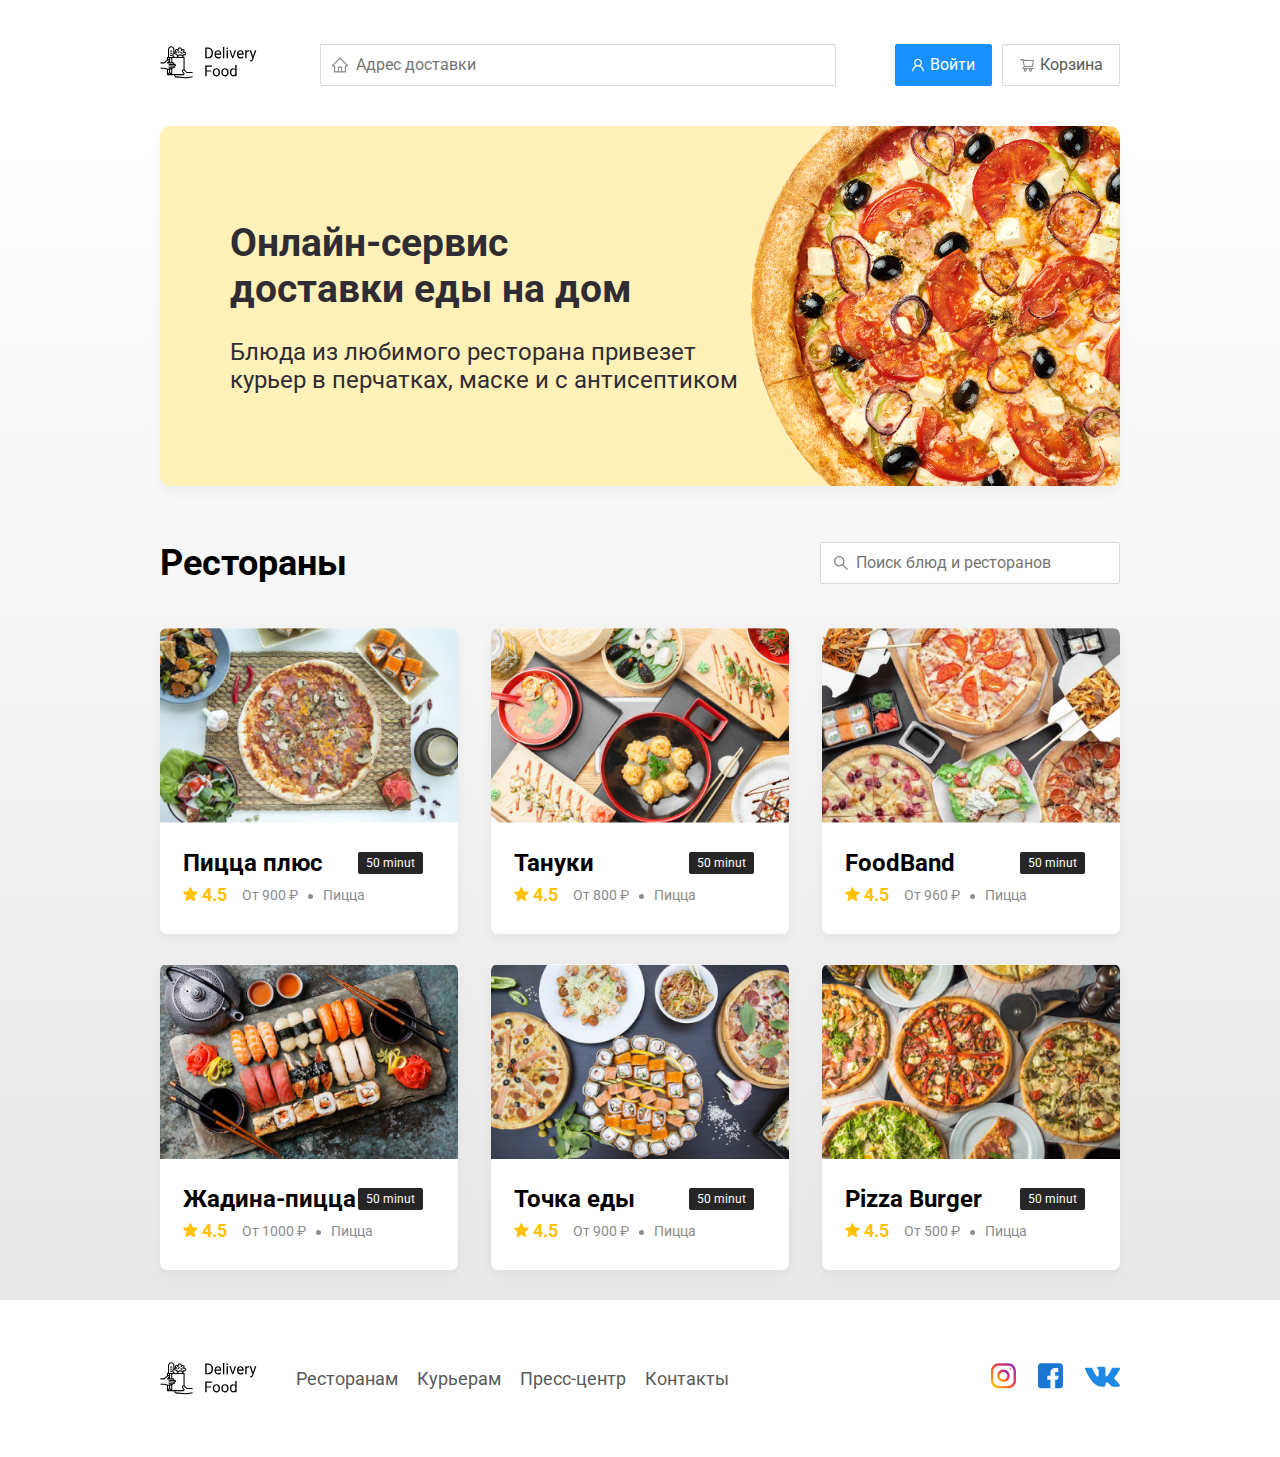
==== index.html @ 7e374321 "Add files via upload" ====
<!DOCTYPE html>
<html lang="en">

<head>
    <meta charset="UTF-8">
    <meta name="viewport" content="width=device-width, initial-scale=1.0">
    <title>Delivery Food - доставка еды на дом</title>
    <!-- Normalize css -->
    <link rel="stylesheet" href="css/normalize.css">
    <!-- My style -->
    <link rel="stylesheet" href="css/main.css">
    <!-- Fonts goole -->
    <link href="https://fonts.googleapis.com/css2?family=Roboto:wght@400;700&display=swap" rel="stylesheet">
</head>

<body>
    <div class="container">
        <!-- шапка сайта -->
        <header class="header">
            <a href="index.html">
                <img src="img/logo.svg" alt="Logo" class="logo">
            </a>
            <input type="search" class="input adress-input" placeholder="Адрес доставки">
            <div class="buttons">
                <button class="button button-primary">
                    <img src="img/singin.svg" alt="user" class="btn-icon">
                    <span class="btn-text"> Войти</span>
                </button>
                <button class="button">
                    <img src="img/karzina.svg" alt="shopping card" class="btn-icon">
                    <span class="btn-text">Корзина</span>
                </button>
            </div>
        </header>
        <!-- шапка сайта -->
    </div>
    <!-- /container -->

    <!-- main -->
    <main class="main">
        <div class="container">
            <!-- promo section -->
            <section class="promo">
                <h1 class="promo-title">Онлайн-сервис <br> доставки еды на дом</h1>
                <p class="promo-text">
                    Блюда из любимого ресторана привезет курьер в перчатках, маске и с антисептиком
                </p>
            </section>
            <!-- promo section -->

            <section class="restaurants">
                <div class="section-heading">
                    <h2 class="section-title">Рестораны</h2>
                    <input type="search" class="input input-search" placeholder="Поиск блюд и ресторанов">
                </div>

                <!-- card -->
                <div class="cards">

                    <a href="restaurant.html" class="card">
                        <img src="img/image1.png" alt="image" class="card-image">
                        <div class="card-text">
                            <div class="card-heading">
                                <h3 class="card-title">Пицца плюс</h3>
                                <span class="card-tag tag">50 minut</span>
                            </div>
                            <!-- / card heading -->
                            <div class="card-info">
                                <div class="rating">
                                    <img src="img/star.svg" alt="" class="rating-star">
                                    4.5
                                </div>
                                <div class="price">От 900 ₽</div>
                                <div class="category">Пицца </div>
                            </div>
                            <!-- /card info -->
                        </div>
                        <!-- /card text -->
                    </a>
                    <!-- /card -->

                    <a href="restaurant.html" class="card">
                        <img src="img/image2.png" alt="image" class="card-image">
                        <div class="card-text">
                            <div class="card-heading">
                                <h3 class="card-title">Тануки </h3>
                                <span class="card-tag tag">50 minut</span>
                            </div>
                            <!-- / card heading -->
                            <div class="card-info">
                                <div class="rating">
                                    <img src="img/star.svg" alt="" class="rating-star">
                                    4.5
                                </div>
                                <div class="price">От 800 ₽</div>
                                <div class="category">Пицца </div>
                            </div>
                            <!-- /card info -->
                        </div>
                        <!-- /card text -->
                    </a>
                    <!-- /card -->

                    <a href="restaurant.html" class="card">
                        <img src="img/image3.png" alt="image" class="card-image">
                        <div class="card-text">
                            <div class="card-heading">
                                <h3 class="card-title">FoodBand</h3>
                                <span class="card-tag tag">50 minut</span>
                            </div>
                            <!-- / card heading -->
                            <div class="card-info">
                                <div class="rating">
                                    <img src="img/star.svg" alt="" class="rating-star">
                                    4.5
                                </div>
                                <div class="price">От 960 ₽</div>
                                <div class="category">Пицца </div>
                            </div>
                            <!-- /card info -->
                        </div>
                        <!-- /card text -->
                    </a>
                    <!-- /card -->

                    <a href="restaurant.html" class="card">
                        <img src="img/image4.png" alt="image" class="card-image">
                        <div class="card-text">
                            <div class="card-heading">
                                <h3 class="card-title">Жадина-пицца</h3>
                                <span class="card-tag tag">50 minut</span>
                            </div>
                            <!-- / card heading -->
                            <div class="card-info">
                                <div class="rating">
                                    <img src="img/star.svg" alt="" class="rating-star">
                                    4.5
                                </div>
                                <div class="price">От 1000 ₽</div>
                                <div class="category">Пицца </div>
                            </div>
                            <!-- /card info -->
                        </div>
                        <!-- /card text -->
                    </a>
                    <!-- /card -->

                    <a href="restaurant.html" class="card">
                        <img src="img/image5.png" alt="image" class="card-image">
                        <div class="card-text">
                            <div class="card-heading">
                                <h3 class="card-title">Точка еды</h3>
                                <span class="card-tag tag">50 minut</span>
                            </div>
                            <!-- / card heading -->
                            <div class="card-info">
                                <div class="rating">
                                    <img src="img/star.svg" alt="" class="rating-star">
                                    4.5
                                </div>
                                <div class="price">От 900 ₽</div>
                                <div class="category">Пицца </div>
                            </div>
                            <!-- /card info -->
                        </div>
                        <!-- /card text -->
                    </a>
                    <!-- /card -->

                    <a href="restaurant.html" class="card">
                        <img src="img/image6.png" alt="image" class="card-image">
                        <div class="card-text">
                            <div class="card-heading">
                                <h3 class="card-title">Pizza Burger </h3>
                                <span class="card-tag tag">50 minut</span>
                            </div>
                            <!-- / card heading -->
                            <div class="card-info">
                                <div class="rating">
                                    <img src="img/star.svg" alt="" class="rating-star">
                                    4.5
                                </div>
                                <div class="price">От 500 ₽</div>
                                <div class="category">Пицца </div>
                            </div>
                            <!-- /card info -->
                        </div>
                        <!-- /card text -->
                    </a>
                    <!-- /card -->

                </div>
                <!-- /cards -->
            </section>
        </div>
    </main>
    <!-- /main -->

    <footer class="footer">
        <div class="container">
            <div class="footer-block">
                <img src="img/logo.svg" alt="Logo" class="logo footer-logo">
                <nav class="footer-nav">
                    <a href="#" class="footer-link">Ресторанам </a>
                    <a href="#" class="footer-link">Курьерам</a>
                    <a href="#" class="footer-link">Пресс-центр</a>
                    <a href="#" class="footer-link">Контакты</a>
                </nav>
                <div class="social-links">
                    <a href="#" class="social-link"><img src="img/instagram.svg" alt="instagram"></a>
                    <a href="#" class="social-link"><img src="img/facebook.svg" alt="facebook"></a>
                    <a href="#" class="social-link"><img src="img/vk.svg" alt="vk"></a>
                </div>
            </div>
        </div>
    </footer>


</body>
<script src="js/main.js"></script>

</html>
---- css/main.css ----
* {
    box-sizing: border-box;
}

body {
    font-family: "Roboto", sans-serif;
    padding-top: 44px;
}

.container {
    max-width: 1200px;
    margin: 0 auto;
}

.header {
    display: flex;
    align-items: center;
    justify-content: space-between;
    margin-bottom: 40px;
}

.input {
    background: #FFFFFF;
    border: 1px solid #D9D9D9;
    border-radius: 2px;
    font-size: 16px;
    line-height: 24px;
    padding: 8px;
    padding-left: 35px;
    background-repeat: no-repeat;
    background-position: left 11px center;
}

.adress-input {
    flex: 0.8;
    background-image: url(../img/input-home.svg);
}

.input-search {
    background-image: url(../img/search.svg);
    width: 300px;
    margin-left: auto;
}

.buttons {
    display: flex;
    align-items: center;
    /* cursor: pointer; */
}

.button {
    display: flex;
    align-items: center;
    padding: 8px 16px;
    background: #FFFFFF;
    border: 1px solid #D9D9D9;
    box-sizing: border-box;
    box-shadow: 0px 0px 2px rgba(0, 0, 0, 0.0015);
    border-radius: 2px;
    color: #595959;
    line-height: 24px;
    cursor: pointer;
}

.button-primary {
    border: 1px solid #1890FF;
    background: #1890FF;
    color: #FFFFFF;
    margin-right: 10px;
}

.btn-icon {
    margin-right: 6px;
}

.btn-card-text {
    margin-right: 10px;
}

.promo {
    box-shadow: 0px 7px 12px rgba(158, 158, 163, 0.1);
    background: #FFF1B8 url(../img/promo-image.png) no-repeat top -80px right -250px / 850px;
    border-radius: 10px;
    padding: 68px 70px;
    margin-bottom: 56px;
}

.promo-title {
    font-style: normal;
    font-weight: bold;
    font-size: 39px;
    line-height: 46px;
    color: #302C34;

}

.promo-text {
    font-style: normal;
    font-weight: normal;
    font-size: 24px;
    line-height: 28px;
    color: #302C34;
    max-width: 538px;
}

.main {
    background: linear-gradient(180deg, rgba(245, 245, 245, 0) 1.04%, rgb(233, 231, 231) 100%);
}

.section-heading {
    display: flex;
    align-items: center;
    /* justify-content: space-between; */
    margin-bottom: 44px;
}

.section-title {
    font-style: normal;
    font-weight: bold;
    font-size: 36px;
    line-height: 42px;
    color: #000000;
    margin: 0;
    margin-right: 30px;
}

.cards {
    display: -webkit-flex;
    display: -ms-flexbox;
    display: flex;
    align-items: flex-start;
    flex-wrap: wrap;
    justify-content: space-between;
}


.card {
    text-decoration: none;
    background: #FFFFFF;
    box-shadow: 0px 4px 12px rgba(0, 0, 0, 0.05);
    border-radius: 7px;
    overflow: hidden;
    margin-bottom: 30px;
    flex-basis: 31%;
    cursor: pointer;
    transition: 0.8s ease-in;
}


.card:hover {
    box-shadow: 0px 4px 12px black;
}

.card-image {
    width: 100%;
    height: auto;
    object-fit: cover;
}

.card-text {
    padding: 20px 35px 23px 23px;
    /* height: 100%; */
}

.card-heading {
    display: flex;
    align-items: center;
    justify-content: space-between;
}

.card-title {
    margin: 0;
    font-style: normal;
    font-weight: bold;
    font-size: 24px;
    line-height: 32px;
    color: #000000;
}

.card-title-reg {
    font-weight: 400;
    margin-bottom: 10px;
}

.card-tag {
    background: #262626;
    border-radius: 2px;
    font-style: normal;
    font-weight: normal;
    font-size: 12px;
    line-height: 20px;
    color: #fff;
    padding: 1px 8px;
}

.card-info {
    display: flex;
    align-items: center;
    flex-wrap: wrap;
}

.card-btn {
    display: flex;
    align-items: center;
    margin-top: 24px;
}

.card-price-bold {
    font-weight: bold;
    font-size: 20px;
    line-height: 32px;
    color: #000000;
    margin-left: 32px;
}

.rating {
    margin-right: 26px;
    color: #FFC107;
    font-style: normal;
    font-weight: bold;
    font-size: 18px;
    line-height: 32px;
}

.price,
.category {
    font-style: normal;
    font-weight: normal;
    font-size: 18px;
    line-height: 32px;
    color: #8C8C8C;
}

.price {
    margin-right: 10px;
}

.ingredient {
    font-size: 18px;
    line-height: 21px;
    color: #8C8C8C;
}



.category {
    text-overflow: ellipsis;
    overflow: hidden;
    white-space: nowrap;
    max-width: 150px;
}

.price::after {
    content: "";
    width: 5px;
    height: 5px;
    background: #8C8C8C;
    display: inline-block;
    vertical-align: middle;
    border-radius: 50%;
    margin-left: 10px;
}

.footer {
    padding: 60px 0;
}

.footer-block {
    display: flex;
    align-items: center;
    justify-content: space-between;
}

.footer-nav {
    margin-left: 35px;
    margin-right: auto;
}

.footer-link {
    display: inline-block;
    font-style: normal;
    font-weight: normal;
    font-size: 18px;
    line-height: 21px;
    color: #595959;
    text-decoration: none;
}

.footer-link:not(:last-child) {
    margin-right: 15px;
}

.social-links {
    display: flex;
    align-items: center;
}

.social-link:not(:last-child) {
    margin-right: 21px;
}


.modal {
    position: fixed;
    left: 0;
    top: 0;
    width: 100%;
    height: 100%;
    background: rgba(0, 0, 0, 0.4);
    display: none;
}

.is-open{
    display: flex;    
}

.modal-dialog {
    max-width: 780px;
    width: 95%;
    background: #fff;
    border-radius: 5px;
    margin: auto;
    padding: 45px 45px;
}

.modal-header {
    display: flex;
    align-items: center;
    justify-content: space-between;
    margin-bottom: 45px;
}

.modal-title {
    margin: 0;
    font-weight: bold;
    font-size: 36px;
    line-height: 42px;
}

.close {
    font-size: 36px;
    border: none;
    background-color: transparent;
    outline: none;
    cursor: pointer;
}

.modal-body {
    margin-bottom: 52px;
}

.food-row {
    display: flex;
    align-items: center;
    justify-content: space-between;
    padding-bottom: 8px;
    border-bottom: 1px solid #d9d9d9;
    margin-bottom: 15px;
}

.food-name {
    font-weight: normal;
    font-size: 18px;
    line-height: 32px;
}

.food-price {
    margin-left: auto;
    margin-right: 47px;
    font-weight: bold;
    font-size: 20px;
    line-height: 32px;
}

.food-counter {
    display: flex;
    align-items: center;
}

.counter-button {
    display: flex;
    align-items: center;
    justify-content: center;
    width: 39px;
    height: 32px;
    background: #fff;
    border: 1px solid #40a9ff;
    box-sizing: border-box;
    border-radius: 2px;
    font-weight: normal;
    font-size: 14px;
    line-height: 22px;
    color: #40a9ff;
    cursor: pointer;
}

.counter {
    font-size: 16px;
    line-height: 24px;
    margin: 0 10px 0 10px;
}

.modal-footer {
    display: flex;
    align-items: center;
    justify-content: space-between;
}

.footer-buttons {
    display: flex;
    align-items: center;
}

.modal-pricetag {
    background: #262626;
    border-radius: 5px;
    color: #fff;
    padding: 15px 20px;
    font-size: 26px;
    line-height: 23px;
}

@media(max-width:1366px) {
    .container {
        max-width: 960px;
    }

    .promo {
        background-position: center right -250px;
        background-size: 750px;
    }

    .rating {
        margin-right: 15px;
    }

    .category,
    .price {
        font-size: 14px;
    }
}

@media(max-width:992px) {
    .container {
        max-width: 750px;
    }

    .promo {
        background-position: center right -200px;
        background-size: 500px;
        padding: 50px;
    }

    .promo-text {
        font-size: 18px;
        max-width: 400px;
    }

    .card {
        flex-basis: 49%;
    }

    .footer-link {
        font-size: 16px;
    }

    @media(max-width:768px) {
        .container {
            max-width: 560px;
        }

        .promo {
            background-position: bottom right -200px;
            background-size: 400px;
        }

        .promo-title {
            font-size: 24px;
            line-height: 1.4;
        }

        .promo-text {
            margin-top: 0;
        }

        .card-info {
            flex-wrap: wrap;
        }

        .card .rating {
            flex-basis: 100%;
        }

        .card-title {
            font-size: 18px;
        }
    }

    @media(max-width:578px) {
        .container {
            max-width: 90%;
        }

        .header {
            flex-wrap: wrap;
        }

        .adress-input {
            margin-top: 15px;
            order: 5;
            flex: 1;
        }

        .promo {
            background-image: none;
        }

        .promo-title {
            margin-bottom: 10px;
        }

        .section-title {
            font-size: 20px;
        }

        .card {
            flex-basis: 100%;
        }

        .card-image {
            width: 100%;
        }

        .footer {
            padding: 30px 0;
        }

        .footer-block {
            align-items: flex-start;
        }

        .footer-nav {
            margin-left: 0;
            margin-right: 0;
            order: 0;
            display: flex;
            flex-direction: column;
        }

        .footer-logo {
            margin-right: 15px;
            order: 1;
        }

        .social-links {
            order: 2;
        }
    }

    @media(max-width:480px) {

        .btn-text {
            display: none;
        }

        .btn-icon {
            margin: 0;
        }

        .button {
            min-height: 40px;
        }

        .promo {
            padding: 20px;
        }

        .section-heading {
            flex-wrap: wrap;
            justify-content: center;
        }

        .footer-block {
            flex-wrap: wrap;
            flex-direction: column;
            align-items: center;
        }

        .footer-logo {
            order: 0;
            margin-bottom: 20px;
        }

        .footer-nav {
            text-align: center;
            margin-bottom: 20px;
        }

        .footer-link:not(:last-child) {
            margin-right: 0;
        }
    }
}
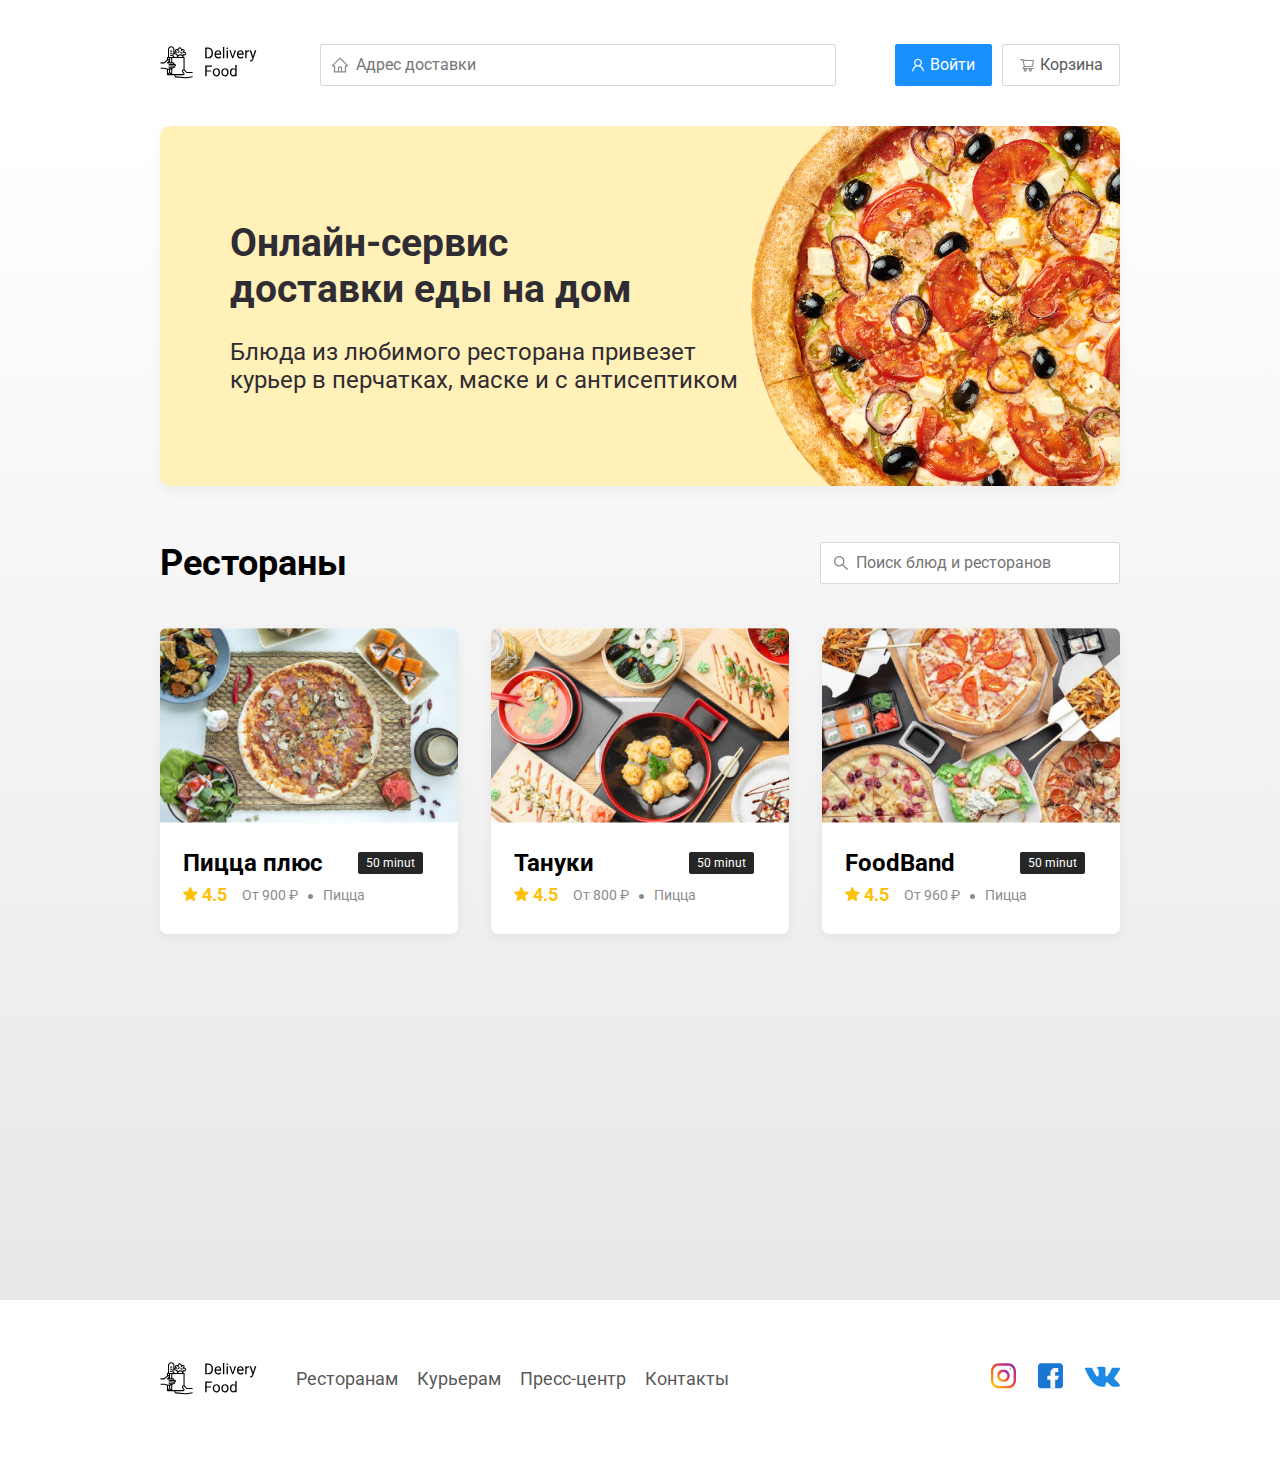
==== commit 540341ea: "Add files via upload" ====
--- a/index.html
+++ b/index.html
@@ -9,6 +9,8 @@
     <link rel="stylesheet" href="css/normalize.css">
     <!-- My style -->
     <link rel="stylesheet" href="css/main.css">
+    <!-- animate css -->
+    <link rel="stylesheet" href="css/animate.css">
     <!-- Fonts goole -->
     <link href="https://fonts.googleapis.com/css2?family=Roboto:wght@400;700&display=swap" rel="stylesheet">
 </head>
@@ -26,7 +28,7 @@
                     <img src="img/singin.svg" alt="user" class="btn-icon">
                     <span class="btn-text"> Войти</span>
                 </button>
-                <button class="button">
+                <button class="button" id="cart-button">
                     <img src="img/karzina.svg" alt="shopping card" class="btn-icon">
                     <span class="btn-text">Корзина</span>
                 </button>
@@ -57,7 +59,7 @@
                 <!-- card -->
                 <div class="cards">
 
-                    <a href="restaurant.html" class="card">
+                    <a href="restaurant.html" class="card wow fadeInUp" data-wow-delay="0.2s">
                         <img src="img/image1.png" alt="image" class="card-image">
                         <div class="card-text">
                             <div class="card-heading">
@@ -79,7 +81,7 @@
                     </a>
                     <!-- /card -->
 
-                    <a href="restaurant.html" class="card">
+                    <a href="restaurant.html" class="card wow fadeInUp" data-wow-delay="0.4s">
                         <img src="img/image2.png" alt="image" class="card-image">
                         <div class="card-text">
                             <div class="card-heading">
@@ -101,7 +103,7 @@
                     </a>
                     <!-- /card -->
 
-                    <a href="restaurant.html" class="card">
+                    <a href="restaurant.html" class="card wow fadeInUp" data-wow-delay="0.6s">
                         <img src="img/image3.png" alt="image" class="card-image">
                         <div class="card-text">
                             <div class="card-heading">
@@ -123,7 +125,7 @@
                     </a>
                     <!-- /card -->
 
-                    <a href="restaurant.html" class="card">
+                    <a href="restaurant.html" class="card wow fadeInUp" data-wow-delay="0.7s">
                         <img src="img/image4.png" alt="image" class="card-image">
                         <div class="card-text">
                             <div class="card-heading">
@@ -145,7 +147,7 @@
                     </a>
                     <!-- /card -->
 
-                    <a href="restaurant.html" class="card">
+                    <a href="restaurant.html" class="card wow fadeInUp" data-wow-delay="0.8s">
                         <img src="img/image5.png" alt="image" class="card-image">
                         <div class="card-text">
                             <div class="card-heading">
@@ -167,7 +169,7 @@
                     </a>
                     <!-- /card -->
 
-                    <a href="restaurant.html" class="card">
+                    <a href="restaurant.html" class="card wow fadeInUp" data-wow-delay="0.9s">
                         <img src="img/image6.png" alt="image" class="card-image">
                         <div class="card-text">
                             <div class="card-heading">
@@ -215,8 +217,76 @@
         </div>
     </footer>
 
+ <!-- modal -->
+ <div class="modal">
+    <div class="modal-dialog">
+        <div class="modal-header">
+            <h3 class="modal-title">Корзина</h3>
+            <button class="close">&times;</button>
+        </div>
+        <!--  /modal  header -->
+        <div class="modal-body">
+            <div class="food-row">
+                <span class="food-name">Ролл угорь стандарт</span>
+                <strong class="food-price">250 ₽</strong>
+                <div class="food-counter">
+                    <button class="counter-button">-</button>
+                    <span class="counter">1</span>
+                    <button class="counter-button">+</button>
+                </div>
+            </div>
+            <div class="food-row">
+                <span class="food-name">Ролл угорь стандарт</span>
+                <strong class="food-price">250 ₽</strong>
+                <div class="food-counter">
+                    <button class="counter-button">-</button>
+                    <span class="counter">1</span>
+                    <button class="counter-button">+</button>
+                </div>
+            </div>
+            <div class="food-row">
+                <span class="food-name">Ролл угорь стандарт</span>
+                <strong class="food-price">250 ₽</strong>
+                <div class="food-counter">
+                    <button class="counter-button">-</button>
+                    <span class="counter">1</span>
+                    <button class="counter-button">+</button>
+                </div>
+            </div>
+            <div class="food-row">
+                <span class="food-name">Ролл угорь стандарт</span>
+                <strong class="food-price">250 ₽</strong>
+                <div class="food-counter">
+                    <button class="counter-button">-</button>
+                    <span class="counter">1</span>
+                    <button class="counter-button">+</button>
+                </div>
+            </div>
+            <div class="food-row">
+                <span class="food-name">Ролл угорь стандарт</span>
+                <strong class="food-price">250 ₽</strong>
+                <div class="food-counter">
+                    <button class="counter-button">-</button>
+                    <span class="counter">1</span>
+                    <button class="counter-button">+</button>
+                </div>
+            </div>
+        </div>
+        <!--  /modal  body -->
+        <div class="modal-footer">
+            <span class="modal-pricetag">1250 ₽</span>
+            <div class="footer-buttons">
+                <button class="button button-primary">Оформит заказ</button>
+                <button class="button">Отмена</button>
+            </div>
+        </div>
+        <!--  /modal  footer -->
+    </div>
+</div>
 
 </body>
+<script src="js/wow.js"></script>
 <script src="js/main.js"></script>
 
+
 </html>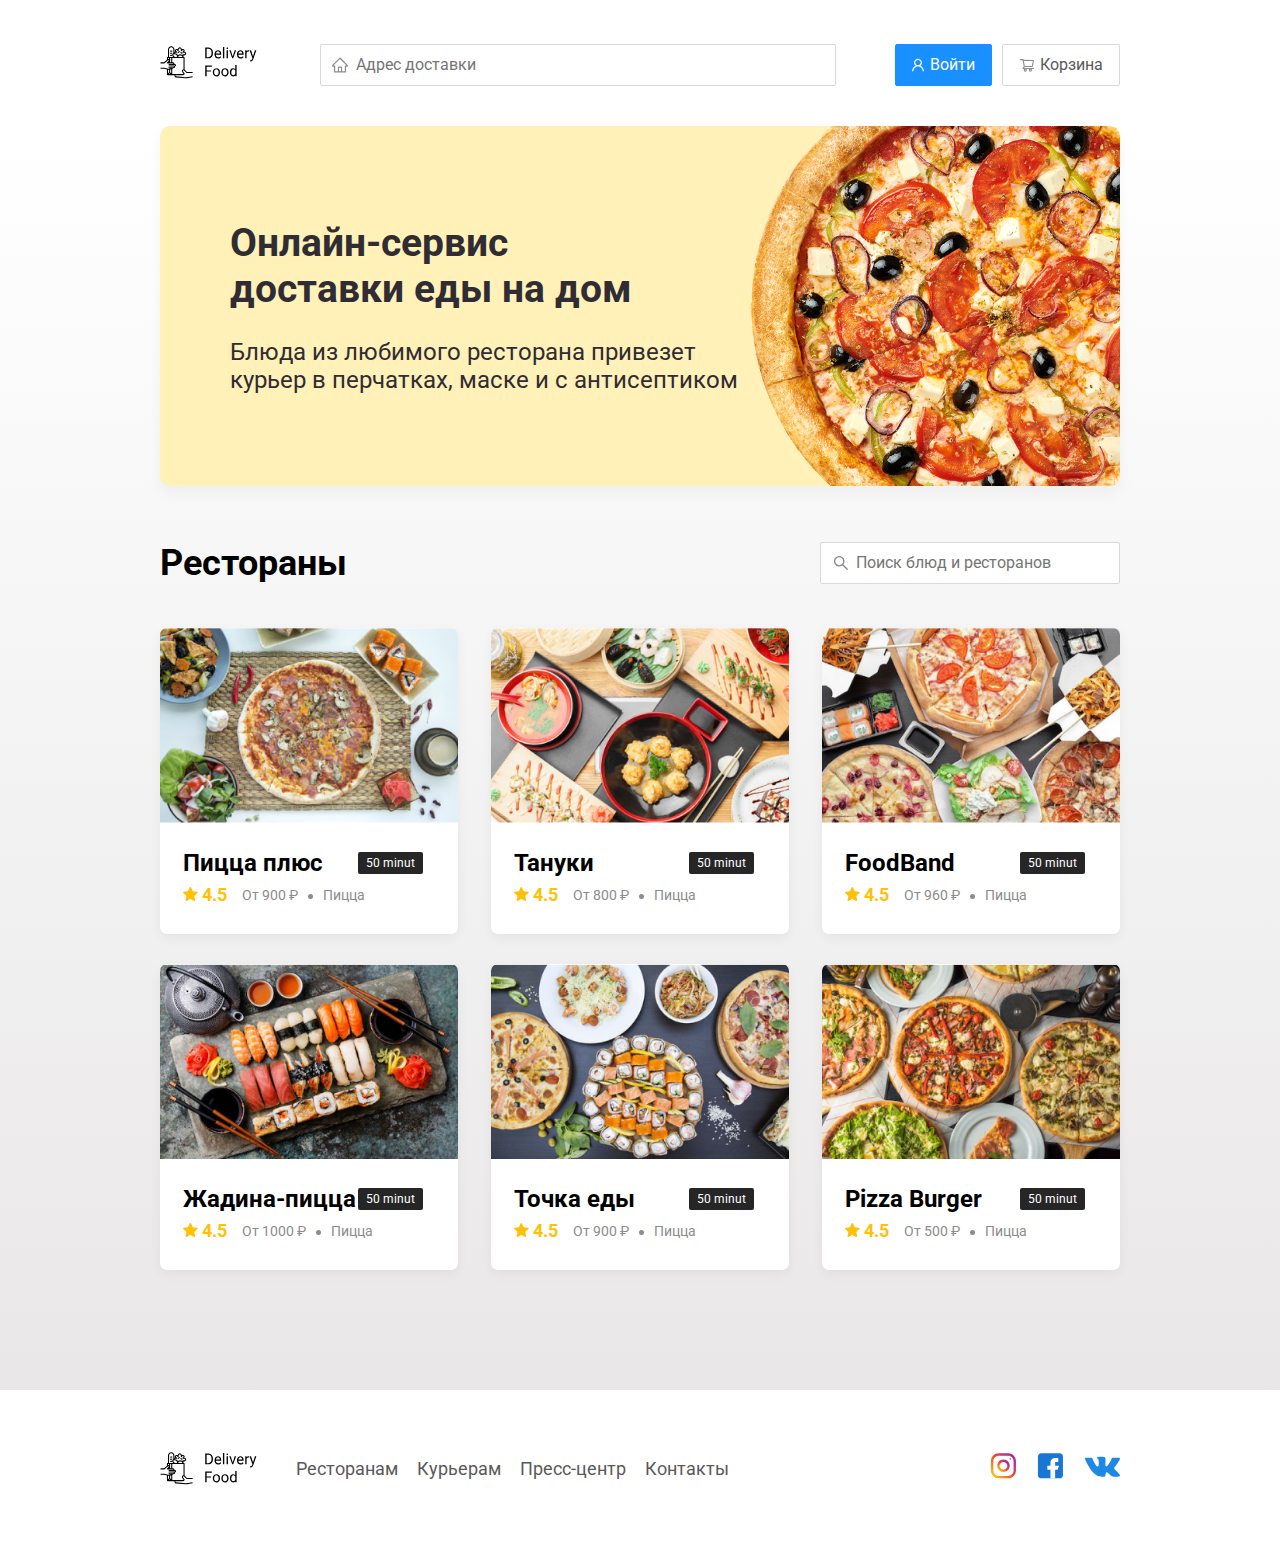
==== commit d9b28bff: "Add files via upload" ====
--- a/index.html
+++ b/index.html
@@ -5,6 +5,7 @@
     <meta charset="UTF-8">
     <meta name="viewport" content="width=device-width, initial-scale=1.0">
     <title>Delivery Food - доставка еды на дом</title>
+    <link rel="shortcut icon" href="img/favicon.ico" type="image/x-icon">
     <!-- Normalize css -->
     <link rel="stylesheet" href="css/normalize.css">
     <!-- My style -->
@@ -59,7 +60,7 @@
                 <!-- card -->
                 <div class="cards">
 
-                    <a href="restaurant.html" class="card wow fadeInUp" data-wow-delay="0.2s">
+                    <a href="restaurant.html" class="card" data-wow-delay="0.2s">
                         <img src="img/image1.png" alt="image" class="card-image">
                         <div class="card-text">
                             <div class="card-heading">
@@ -81,7 +82,7 @@
                     </a>
                     <!-- /card -->
 
-                    <a href="restaurant.html" class="card wow fadeInUp" data-wow-delay="0.4s">
+                    <a href="restaurant.html" class="card" data-wow-delay="0.4s">
                         <img src="img/image2.png" alt="image" class="card-image">
                         <div class="card-text">
                             <div class="card-heading">
@@ -103,7 +104,7 @@
                     </a>
                     <!-- /card -->
 
-                    <a href="restaurant.html" class="card wow fadeInUp" data-wow-delay="0.6s">
+                    <a href="restaurant.html" class="card" data-wow-delay="0.6s">
                         <img src="img/image3.png" alt="image" class="card-image">
                         <div class="card-text">
                             <div class="card-heading">
@@ -125,7 +126,7 @@
                     </a>
                     <!-- /card -->
 
-                    <a href="restaurant.html" class="card wow fadeInUp" data-wow-delay="0.7s">
+                    <a href="restaurant.html" class="card" data-wow-delay="0.7s">
                         <img src="img/image4.png" alt="image" class="card-image">
                         <div class="card-text">
                             <div class="card-heading">
@@ -147,7 +148,7 @@
                     </a>
                     <!-- /card -->
 
-                    <a href="restaurant.html" class="card wow fadeInUp" data-wow-delay="0.8s">
+                    <a href="restaurant.html" class="card" data-wow-delay="0.8s">
                         <img src="img/image5.png" alt="image" class="card-image">
                         <div class="card-text">
                             <div class="card-heading">
@@ -169,7 +170,7 @@
                     </a>
                     <!-- /card -->
 
-                    <a href="restaurant.html" class="card wow fadeInUp" data-wow-delay="0.9s">
+                    <a href="restaurant.html" class="card" data-wow-delay="0.9s">
                         <img src="img/image6.png" alt="image" class="card-image">
                         <div class="card-text">
                             <div class="card-heading">
--- a/css/main.css
+++ b/css/main.css
@@ -105,6 +105,7 @@
 
 .main {
     background: linear-gradient(180deg, rgba(245, 245, 245, 0) 1.04%, rgb(233, 231, 231) 100%);
+    padding-bottom: 90px;
 }
 
 .section-heading {
@@ -112,6 +113,7 @@
     align-items: center;
     /* justify-content: space-between; */
     margin-bottom: 44px;
+    align-items: center;
 }
 
 .section-title {
@@ -159,13 +161,14 @@
 
 .card-text {
     padding: 20px 35px 23px 23px;
-    /* height: 100%; */
+    height: 100%;
 }
 
 .card-heading {
     display: flex;
     align-items: center;
     justify-content: space-between;
+    
 }
 
 .card-title {
@@ -576,8 +579,15 @@
         }
 
         .section-heading {
+            display: flex;
+            justify-content: flex-start;
             flex-wrap: wrap;
-            justify-content: center;
+            align-items: center;
+        }
+
+        .input-search {
+            flex-basis: 100%;
+            margin-left: 0;
         }
 
         .footer-block {
@@ -599,5 +609,22 @@
         .footer-link:not(:last-child) {
             margin-right: 0;
         }
+
+        .food-name{
+            font-size: 18px;
+        }
+
+        .food-price{
+            font-size: 14px;
+        }
+
+        .counter-button{
+            width: 30px;
+            height: 25px;
+        }
+        .modal-pricetag {
+            padding: 10px 10px;
+            font-size: 20px;
+            line-height: 18px;
     }
 }